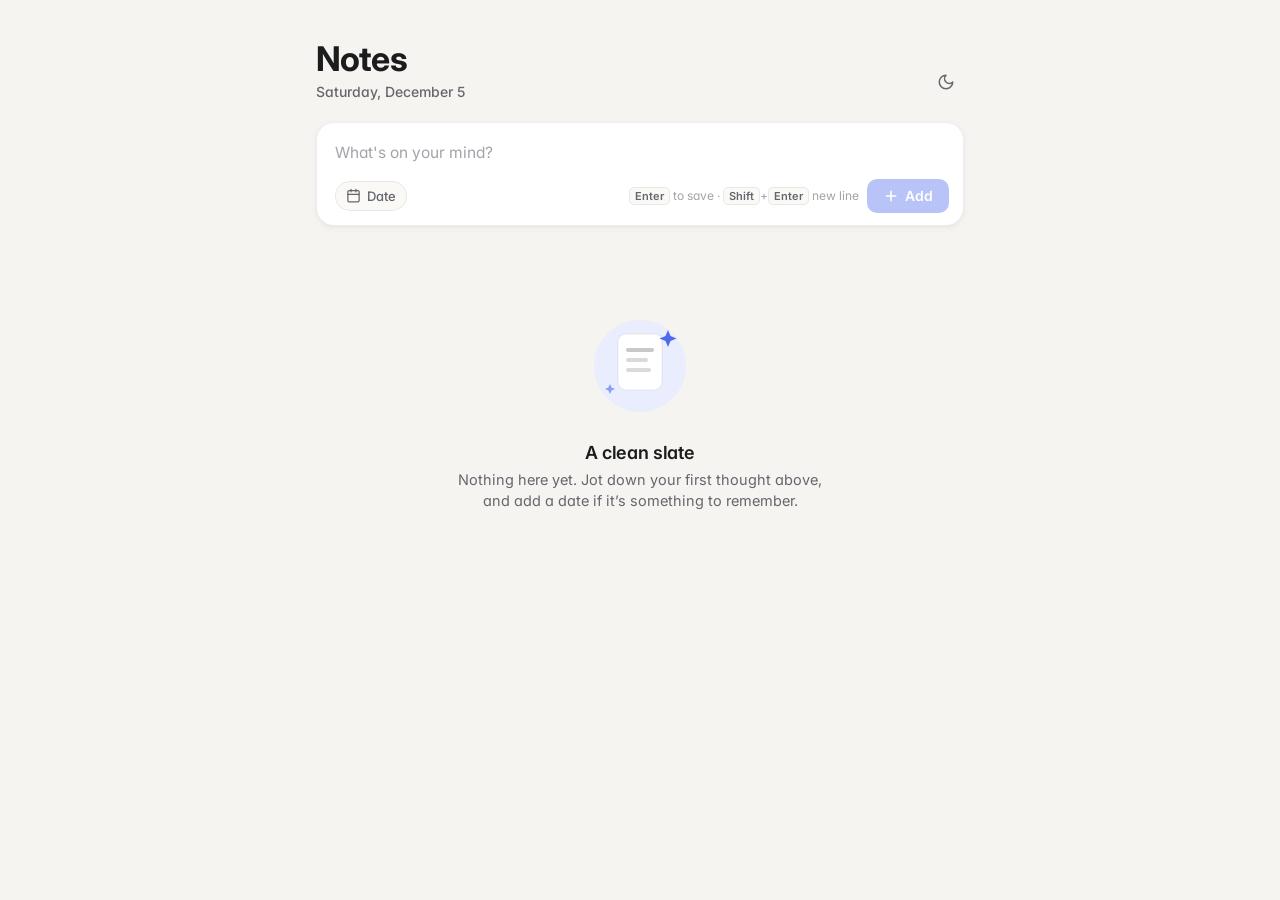
==== index.html @ 62058bdd "Notes app v2: redesign, click-to-edit, multi-line notes (v1 kept as *_v1)" ====
<!DOCTYPE html>
<html lang="en">
<head>
  <meta charset="UTF-8" />
  <meta name="viewport" content="width=device-width, initial-scale=1.0" />
  <title>Notes</title>
  <link rel="preconnect" href="https://fonts.googleapis.com" />
  <link rel="preconnect" href="https://fonts.gstatic.com" crossorigin />
  <link href="https://fonts.googleapis.com/css2?family=Inter:wght@400;500;600;700&display=swap" rel="stylesheet" />
  <link rel="stylesheet" href="styles.css" />
</head>
<body>
  <div class="page">
    <header class="app-header">
      <div>
        <h1>Notes</h1>
        <p class="subtitle" id="today-label"></p>
      </div>
      <button class="icon-btn" id="theme-toggle" aria-label="Toggle dark mode"></button>
    </header>

    <form class="composer" id="composer">
      <textarea class="note-input" id="composer-input" rows="1" placeholder="What's on your mind?"></textarea>
      <div class="input-row" id="composer-row">
        <span class="spacer"></span>
        <span class="hint"><kbd>Enter</kbd> to save · <kbd>Shift</kbd>+<kbd>Enter</kbd> new line</span>
        <button type="submit" class="btn primary" id="composer-add" disabled></button>
      </div>
    </form>

    <main id="list-root"></main>
  </div>

  <div class="toast" id="toast" role="status">
    <span>Note deleted</span>
    <button id="undo">Undo</button>
  </div>

  <script type="module" src="app.js"></script>
</body>
</html>
---- styles.css ----
/* ---------- Design tokens ---------- */
:root {
  --bg: #f5f4f0;
  --surface: #ffffff;
  --surface-2: #faf9f6;
  --text: #1c1c1e;
  --text-2: #66666e;
  --text-3: #a3a3aa;
  --border: rgba(20, 20, 30, 0.07);
  --accent: #4f6bed;
  --accent-hover: #3f5ae0;
  --accent-soft: #e9edfd;
  --danger: #e5484d;
  --danger-soft: #fdecec;

  --today-bg: #e9edfd;    --today-fg: #3450d6;
  --overdue-bg: #fde9e7;  --overdue-fg: #c9372c;
  --upcoming-bg: #e2f4e8; --upcoming-fg: #1d7f46;

  --shadow-sm: 0 1px 2px rgba(20, 20, 30, 0.04), 0 2px 8px rgba(20, 20, 30, 0.04);
  --shadow-md: 0 2px 4px rgba(20, 20, 30, 0.04), 0 10px 28px rgba(20, 20, 30, 0.09);
  --toast-bg: #1c1c1e;
  --toast-fg: #f5f5f7;
}
@media (prefers-color-scheme: dark) {
  :root:not([data-theme="light"]) {
    --bg: #131315;
    --surface: #1d1d20;
    --surface-2: #232327;
    --text: #ececef;
    --text-2: #a0a0a8;
    --text-3: #65656d;
    --border: rgba(255, 255, 255, 0.07);
    --accent: #7c93ff;
    --accent-hover: #93a6ff;
    --accent-soft: rgba(124, 147, 255, 0.15);
    --danger: #ff6b6b;
    --danger-soft: rgba(255, 107, 107, 0.14);
    --today-bg: rgba(124, 147, 255, 0.16);   --today-fg: #a9b8ff;
    --overdue-bg: rgba(255, 107, 107, 0.15); --overdue-fg: #ff9187;
    --upcoming-bg: rgba(74, 222, 128, 0.13); --upcoming-fg: #6ee7a0;
    --shadow-sm: 0 1px 2px rgba(0, 0, 0, 0.3);
    --shadow-md: 0 2px 6px rgba(0, 0, 0, 0.35), 0 12px 32px rgba(0, 0, 0, 0.4);
    --toast-bg: #2c2c31;
    --toast-fg: #f5f5f7;
  }
}
:root[data-theme="dark"] {
  --bg: #131315;
  --surface: #1d1d20;
  --surface-2: #232327;
  --text: #ececef;
  --text-2: #a0a0a8;
  --text-3: #65656d;
  --border: rgba(255, 255, 255, 0.07);
  --accent: #7c93ff;
  --accent-hover: #93a6ff;
  --accent-soft: rgba(124, 147, 255, 0.15);
  --danger: #ff6b6b;
  --danger-soft: rgba(255, 107, 107, 0.14);
  --today-bg: rgba(124, 147, 255, 0.16);   --today-fg: #a9b8ff;
  --overdue-bg: rgba(255, 107, 107, 0.15); --overdue-fg: #ff9187;
  --upcoming-bg: rgba(74, 222, 128, 0.13); --upcoming-fg: #6ee7a0;
  --shadow-sm: 0 1px 2px rgba(0, 0, 0, 0.3);
  --shadow-md: 0 2px 6px rgba(0, 0, 0, 0.35), 0 12px 32px rgba(0, 0, 0, 0.4);
  --toast-bg: #2c2c31;
  --toast-fg: #f5f5f7;
}

/* ---------- Base ---------- */
* { box-sizing: border-box; }
html { -webkit-text-size-adjust: 100%; }
body {
  margin: 0;
  font-family: "Inter", -apple-system, BlinkMacSystemFont, "Segoe UI", sans-serif;
  font-feature-settings: "cv11", "ss01";
  background: var(--bg);
  color: var(--text);
  -webkit-font-smoothing: antialiased;
  transition: background 0.3s ease, color 0.3s ease;
}
button { font: inherit; color: inherit; }
svg.icon { width: 18px; height: 18px; fill: none; stroke: currentColor; stroke-width: 2; stroke-linecap: round; stroke-linejoin: round; flex-shrink: 0; }

.page { max-width: 680px; margin: 0 auto; padding: 40px 16px 120px; }

/* ---------- Header ---------- */
.app-header { display: flex; align-items: flex-end; justify-content: space-between; margin-bottom: 22px; }
.app-header h1 { font-size: 34px; font-weight: 700; letter-spacing: -0.025em; margin: 0; line-height: 1.1; }
.app-header .subtitle { margin: 6px 0 0; font-size: 14px; color: var(--text-2); font-weight: 500; }
.icon-btn {
  display: inline-grid; place-items: center;
  width: 36px; height: 36px; border-radius: 10px;
  border: none; background: transparent; color: var(--text-2); cursor: pointer;
  transition: background 0.15s ease, color 0.15s ease, transform 0.1s ease;
}
.icon-btn:hover { background: var(--surface); color: var(--text); box-shadow: var(--shadow-sm); }
.icon-btn:active { transform: scale(0.94); }
.icon-btn.danger:hover { background: var(--danger-soft); color: var(--danger); box-shadow: none; }
.icon-btn.small { width: 28px; height: 28px; }

/* ---------- Composer & editor (shared) ---------- */
.composer {
  background: var(--surface); border-radius: 18px; padding: 14px 14px 12px 18px;
  box-shadow: var(--shadow-sm); border: 1px solid var(--border);
  transition: box-shadow 0.2s ease, border-color 0.2s ease;
  margin-bottom: 30px;
}
.composer:focus-within { box-shadow: var(--shadow-md), 0 0 0 4px var(--accent-soft); border-color: transparent; }
textarea.note-input {
  display: block; width: 100%; resize: none; border: none; outline: none;
  background: transparent; color: var(--text);
  font: inherit; font-size: 15.5px; line-height: 1.5; padding: 4px 0; min-height: 30px; overflow: hidden;
}
textarea.note-input::placeholder { color: var(--text-3); }
.input-row { display: flex; align-items: center; gap: 8px; flex-wrap: wrap; margin-top: 10px; }
.input-row .spacer { flex: 1; }
.hint { font-size: 12px; color: var(--text-3); white-space: nowrap; }
.hint kbd {
  font: inherit; font-size: 11px; font-weight: 600; color: var(--text-2);
  padding: 1px 5px; border-radius: 5px; background: var(--surface-2); border: 1px solid var(--border);
}

.chip {
  display: inline-flex; align-items: center; gap: 6px;
  height: 30px; padding: 0 10px; border-radius: 999px;
  border: 1px solid var(--border); background: var(--surface-2); color: var(--text-2);
  font-size: 13px; font-weight: 500; cursor: pointer;
  transition: background 0.15s ease, color 0.15s ease, border-color 0.15s ease;
}
.chip svg.icon { width: 15px; height: 15px; }
.chip:hover { color: var(--text); border-color: var(--text-3); }
.chip.active { background: var(--accent-soft); color: var(--accent); border-color: transparent; }

.date-control { display: contents; }
.date-fields { display: none; align-items: center; gap: 6px; }
.date-fields.open { display: inline-flex; animation: fade-in 0.2s ease; }
.date-fields input {
  height: 30px; border-radius: 8px; border: 1px solid var(--border);
  background: var(--surface-2); color: var(--text); font: inherit; font-size: 13px; padding: 0 8px;
  color-scheme: light dark;
}
.date-fields input:focus { outline: none; border-color: var(--accent); }

.btn {
  display: inline-flex; align-items: center; gap: 6px;
  height: 34px; padding: 0 16px; border-radius: 10px; border: none;
  font-size: 14px; font-weight: 600; cursor: pointer;
  transition: background 0.15s ease, transform 0.1s ease, opacity 0.15s ease;
}
.btn:active { transform: scale(0.97); }
.btn.primary { background: var(--accent); color: #fff; }
.btn.primary:hover { background: var(--accent-hover); }
.btn.primary:disabled { opacity: 0.4; cursor: default; transform: none; }
.btn.ghost { background: transparent; color: var(--text-2); }
.btn.ghost:hover { background: var(--surface-2); color: var(--text); }
.btn svg.icon { width: 16px; height: 16px; stroke-width: 2.4; }

/* ---------- Note list ---------- */
.list { display: flex; flex-direction: column; gap: 10px; }
.section-label {
  display: flex; align-items: center; gap: 6px;
  margin: 26px 0 10px; padding: 0 4px;
  font-size: 12px; font-weight: 600; letter-spacing: 0.06em; text-transform: uppercase; color: var(--text-3);
  background: none; border: none; cursor: pointer;
}
.section-label svg.icon { width: 14px; height: 14px; transition: transform 0.2s ease; }
.section-label.collapsed svg.icon { transform: rotate(-90deg); }

.card {
  position: relative; display: flex; align-items: flex-start; gap: 14px;
  background: var(--surface); border: 1px solid var(--border); border-radius: 16px;
  padding: 15px 12px 15px 16px; box-shadow: var(--shadow-sm); cursor: text;
  transition: box-shadow 0.2s ease, transform 0.2s ease, opacity 0.3s ease, background 0.3s ease;
}
.card:hover { box-shadow: var(--shadow-md); transform: translateY(-1px); }
.card.done { background: transparent; box-shadow: none; }
.card.done:hover { background: var(--surface); }

.check {
  flex-shrink: 0; display: grid; place-items: center;
  width: 22px; height: 22px; margin-top: 1px; border-radius: 50%;
  border: 1.75px solid var(--text-3); background: transparent; color: transparent;
  cursor: pointer; padding: 0;
  transition: border-color 0.15s ease, background 0.2s ease, color 0.15s ease;
}
.check svg.icon { width: 13px; height: 13px; stroke-width: 3; }
.check:hover { border-color: var(--accent); color: var(--accent); }
.card.done .check { background: var(--accent); border-color: var(--accent); color: #fff; }
.check.pop { animation: pop 0.35s cubic-bezier(0.3, 1.6, 0.5, 1); }

.content { flex: 1; min-width: 0; }
.title { font-size: 15.5px; font-weight: 600; line-height: 1.4; letter-spacing: -0.005em; word-break: break-word; }
.body { margin-top: 3px; font-size: 14.5px; line-height: 1.55; color: var(--text-2); white-space: pre-wrap; word-break: break-word; }
.title, .body { transition: color 0.3s ease; }
.card.done .title, .card.done .body { color: var(--text-3); text-decoration: line-through; text-decoration-color: var(--text-3); }

.tags { display: flex; gap: 6px; margin-top: 10px; flex-wrap: wrap; }
.tag {
  display: inline-flex; align-items: center; gap: 5px;
  height: 24px; padding: 0 9px; border-radius: 999px;
  font-size: 12px; font-weight: 600;
}
.tag svg.icon { width: 13px; height: 13px; stroke-width: 2.3; }
.tag.today { background: var(--today-bg); color: var(--today-fg); }
.tag.overdue { background: var(--overdue-bg); color: var(--overdue-fg); }
.tag.upcoming { background: var(--upcoming-bg); color: var(--upcoming-fg); }
.card.done .tag { background: var(--surface-2); color: var(--text-3); }

.actions { display: flex; gap: 2px; margin: -5px 0; opacity: 0; transition: opacity 0.15s ease; }
.card:hover .actions, .card:focus-within .actions { opacity: 1; }
@media (hover: none) { .actions { opacity: 0.7; } }
.actions .icon-btn { width: 32px; height: 32px; }
.actions .icon-btn svg.icon { width: 17px; height: 17px; }

/* Editing state */
.card.editing { cursor: default; box-shadow: var(--shadow-md), 0 0 0 4px var(--accent-soft); border-color: transparent; transform: none; animation: fade-in 0.2s ease; }
.card.editing .editor { flex: 1; min-width: 0; }

/* ---------- Empty state ---------- */
.empty { text-align: center; padding: 48px 20px 20px; animation: fade-in 0.4s ease; }
.empty svg { width: 120px; height: 120px; margin-bottom: 14px; }
.empty h2 { margin: 0 0 6px; font-size: 18px; font-weight: 600; letter-spacing: -0.01em; }
.empty p { margin: 0; font-size: 14.5px; color: var(--text-2); line-height: 1.5; }

/* ---------- Undo toast ---------- */
.toast {
  position: fixed; left: 50%; bottom: 24px; transform: translate(-50%, 20px);
  display: flex; align-items: center; gap: 14px;
  background: var(--toast-bg); color: var(--toast-fg);
  padding: 10px 10px 10px 16px; border-radius: 14px; font-size: 14px; font-weight: 500;
  box-shadow: 0 10px 30px rgba(0, 0, 0, 0.25);
  opacity: 0; pointer-events: none; transition: opacity 0.25s ease, transform 0.25s cubic-bezier(0.2, 0.9, 0.3, 1.2);
  max-width: calc(100% - 32px);
}
.toast.show { opacity: 1; transform: translate(-50%, 0); pointer-events: auto; }
.toast button { background: rgba(255, 255, 255, 0.12); border: none; color: #fff; font-weight: 600; font-size: 13px; padding: 6px 12px; border-radius: 9px; cursor: pointer; }
.toast button:hover { background: rgba(255, 255, 255, 0.2); }

/* ---------- Motion ---------- */
.enter { animation: enter 0.35s cubic-bezier(0.2, 0.9, 0.3, 1.1); }
.leaving {
  overflow: hidden; opacity: 0; transform: scale(0.97);
  padding-top: 0 !important; padding-bottom: 0 !important; margin-top: -10px; border-width: 0;
  transition: height 0.3s ease, opacity 0.2s ease, transform 0.3s ease, padding 0.3s ease, margin 0.3s ease;
}
@keyframes enter { from { opacity: 0; transform: translateY(-8px) scale(0.98); } to { opacity: 1; transform: none; } }
@keyframes fade-in { from { opacity: 0; } to { opacity: 1; } }
@keyframes pop { 0% { transform: scale(1); } 40% { transform: scale(1.25); } 100% { transform: scale(1); } }
@media (prefers-reduced-motion: reduce) {
  *, *::before, *::after { animation-duration: 0.01ms !important; transition-duration: 0.01ms !important; }
}

@media (max-width: 480px) {
  .page { padding-top: 24px; }
  .app-header h1 { font-size: 28px; }
  .hint { display: none; }
}
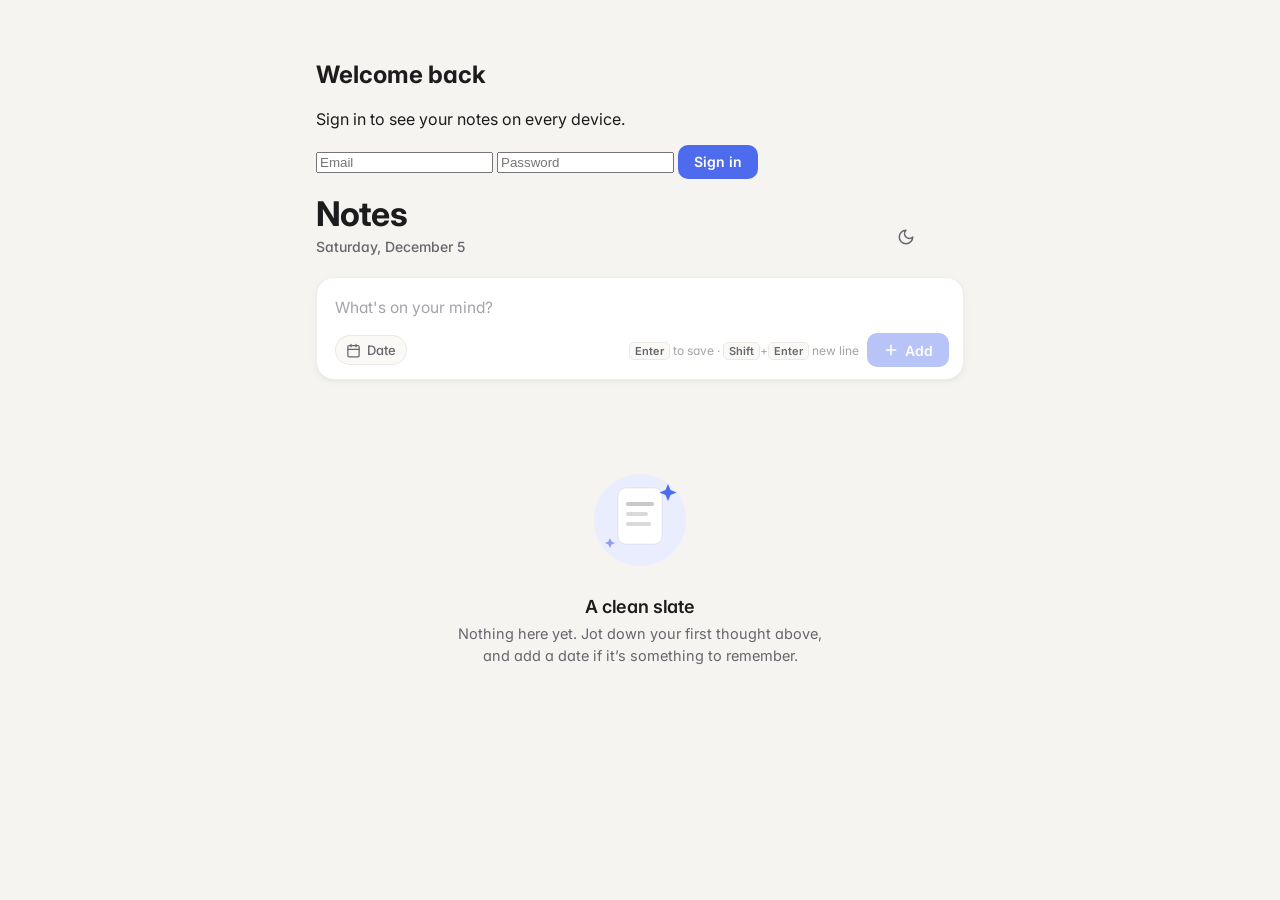
==== commit b411d8ef: "Notes app v3: Supabase sync with login (v2 kept as *_v2) - storage_v2.js: local-first IndexedDB + ba" ====
--- a/index.html
+++ b/index.html
@@ -11,24 +11,49 @@
 </head>
 <body>
   <div class="page">
-    <header class="app-header">
-      <div>
-        <h1>Notes</h1>
-        <p class="subtitle" id="today-label"></p>
-      </div>
-      <button class="icon-btn" id="theme-toggle" aria-label="Toggle dark mode"></button>
-    </header>
+    <section class="login hidden" id="login-view">
+      <form class="login-card" id="login-form" novalidate>
+        <div class="login-logo" id="login-logo"></div>
+        <h2>Welcome back</h2>
+        <p class="lede">Sign in to see your notes on every device.</p>
+        <div class="login-error" id="login-error" role="alert"></div>
+        <label class="field">
+          <span data-icon="mail"></span>
+          <input type="email" id="login-email" placeholder="Email" autocomplete="username" />
+        </label>
+        <label class="field">
+          <span data-icon="lock"></span>
+          <input type="password" id="login-password" placeholder="Password" autocomplete="current-password" />
+        </label>
+        <button type="submit" class="btn primary" id="login-submit">Sign in</button>
+        <p class="fine" id="login-fine"></p>
+      </form>
+    </section>
 
-    <form class="composer" id="composer">
-      <textarea class="note-input" id="composer-input" rows="1" placeholder="What's on your mind?"></textarea>
-      <div class="input-row" id="composer-row">
-        <span class="spacer"></span>
-        <span class="hint"><kbd>Enter</kbd> to save · <kbd>Shift</kbd>+<kbd>Enter</kbd> new line</span>
-        <button type="submit" class="btn primary" id="composer-add" disabled></button>
-      </div>
-    </form>
+    <div class="hidden" id="app-view">
+      <header class="app-header">
+        <div>
+          <h1>Notes</h1>
+          <p class="subtitle" id="today-label"></p>
+        </div>
+        <div class="header-actions">
+          <span class="sync synced" id="sync-status" role="status"></span>
+          <button class="icon-btn" id="theme-toggle" aria-label="Toggle dark mode"></button>
+          <button class="icon-btn" id="sign-out" aria-label="Sign out"></button>
+        </div>
+      </header>
 
-    <main id="list-root"></main>
+      <form class="composer" id="composer">
+        <textarea class="note-input" id="composer-input" rows="1" placeholder="What's on your mind?"></textarea>
+        <div class="input-row" id="composer-row">
+          <span class="spacer"></span>
+          <span class="hint"><kbd>Enter</kbd> to save · <kbd>Shift</kbd>+<kbd>Enter</kbd> new line</span>
+          <button type="submit" class="btn primary" id="composer-add" disabled></button>
+        </div>
+      </form>
+
+      <main id="list-root"></main>
+    </div>
   </div>
 
   <div class="toast" id="toast" role="status">
